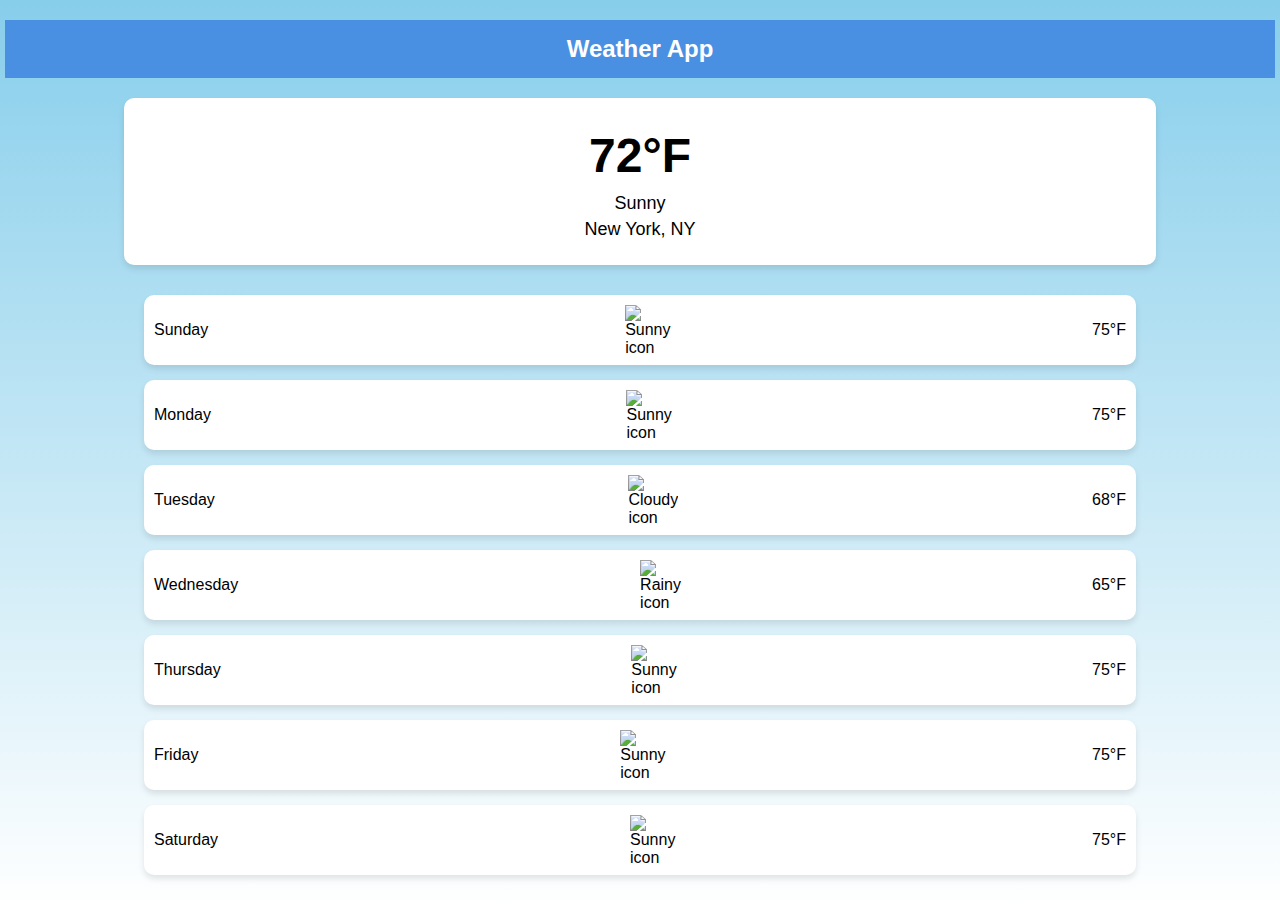
==== index.html @ 4e9df646 "initial commit into the repository" ====
<!DOCTYPE html>
<html lang="en">
<head>
    <meta charset="UTF-8">
    <meta name="viewport" content="width=device-width, initial-scale=1.0">
    <title>Welcome to CoolWeather!</title>
    <link rel="stylesheet" href="index.css">
</head>
<body>
    <div class="app-container">
        <div class="header">Weather App</div>

        <div class="current-weather-stats">
            <h1>72°F</h1>
            <p>Sunny</p>
            <p>New York, NY</p>
        </div>

        <div class="forecast">
            <div class="forecast-card">
                <p>Sunday</p>
                <img src="https://via.placeholder.com/50" alt="Sunny icon">
                <p>75°F</p>
            </div>

            <div class="forecast-card">
                <p>Monday</p>
                <img src="https://via.placeholder.com/50" alt="Sunny icon">
                <p>75°F</p>
            </div>

            <div class="forecast-card">
                <p>Tuesday</p>
                <img src="https://via.placeholder.com/50" alt="Cloudy icon">
                <p>68°F</p>
            </div>

            <div class="forecast-card">
                <p>Wednesday</p>
                <img src="https://via.placeholder.com/50" alt="Rainy icon">
                <p>65°F</p>
            </div>

            <div class="forecast-card">
                <p>Thursday</p>
                <img src="https://via.placeholder.com/50" alt="Sunny icon">
                <p>75°F</p>
            </div>

            <div class="forecast-card">
                <p>Friday</p>
                <img src="https://via.placeholder.com/50" alt="Sunny icon">
                <p>75°F</p>
            </div>

            <div class="forecast-card">
                <p>Saturday</p>
                <img src="https://via.placeholder.com/50" alt="Sunny icon">
                <p>75°F</p>
            </div>

        </div>
    </div>
</body>
</html>
---- index.css ----
body {
    font-family: Arial, sans-serif;
    margin: 0;
    padding: 0;
    background: linear-gradient(to bottom, #87CEEB, #FFFFFF);
}

.app-container {
    display: flex;
    flex-direction: column;
    align-items: center;
    padding: 20px;
}

.header {
    background-color: #4A90E2;
    color: white;
    width: 100%;
    padding: 15px;
    text-align: center;
    font-size: 24px;
    font-weight: bold;
}

.current-weather-stats {
    background: white;
    padding: 20px;
    border-radius: 10px;
    box-shadow: 0 4px 6px rgba(0, 0, 0, 0.1);
    text-align: center;
    margin-top: 20px;
    width: 80%;
}

.current-weather-stats h1 {
    font-size: 48px;
    margin: 10px 0;
}

.current-weather-stats p {
    margin: 5px 0;
    font-size: 18px;
}

.forecast {
    margin-top: 30px;
    width: 80%;
}

.forecast-card {
    background: white;
    padding: 10px;
    border-radius: 10px;
    box-shadow: 0 4px 6px rgba(0, 0, 0, 0.1);
    margin-bottom: 15px;
    display: flex;
    justify-content: space-between;
    align-items: center;
}

.forecast-card p {
    margin: 0;
    font-size: 16px;
}

.forecast-card img {
    width: 50px;
    height: 50px;
}
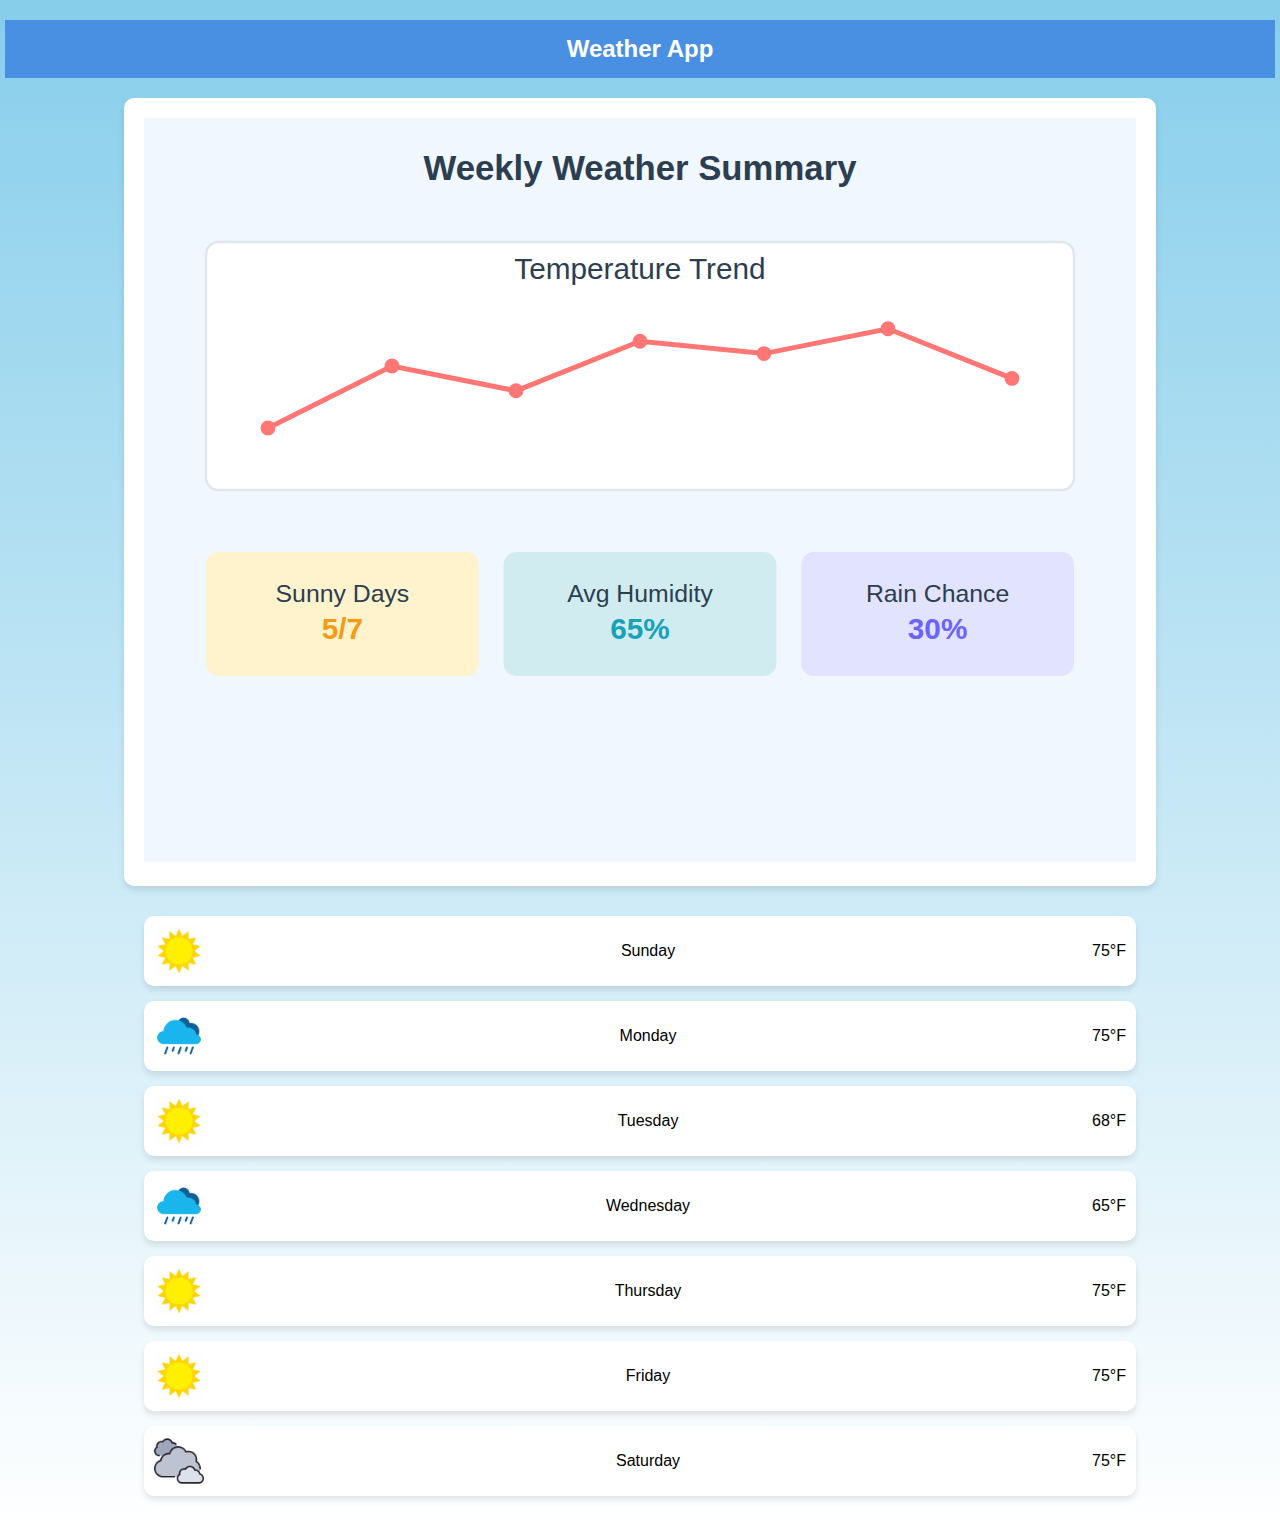
==== commit 0dc7318f: "css stuff" ====
--- a/index.html
+++ b/index.html
@@ -11,51 +11,92 @@
         <div class="header">Weather App</div>
 
         <div class="current-weather-stats">
-            <h1>72°F</h1>
-            <p>Sunny</p>
-            <p>New York, NY</p>
+            <svg viewBox="0 0 400 300" xmlns="http://www.w3.org/2000/svg">
+                <rect width="400" height="300" fill="#F0F7FF"/>
+                
+                <text x="200" y="25" text-anchor="middle" font-family="Arial" font-size="14" fill="#2C3E50" font-weight="bold">Weekly Weather Summary</text>
+                
+                <!-- Temperature Line Graph -->
+                <g transform="translate(25, 50)">
+                    <rect width="350" height="100" rx="5" fill="white" stroke="#E0E6ED"/>
+                    <polyline 
+                        points="25,75 75,50 125,60 175,40 225,45 275,35 325,55"
+                        fill="none"
+                        stroke="#FF7675"
+                        stroke-width="2"
+                    />
+                    <circle cx="25" cy="75" r="3" fill="#FF7675"/>
+                    <circle cx="75" cy="50" r="3" fill="#FF7675"/>
+                    <circle cx="125" cy="60" r="3" fill="#FF7675"/>
+                    <circle cx="175" cy="40" r="3" fill="#FF7675"/>
+                    <circle cx="225" cy="45" r="3" fill="#FF7675"/>
+                    <circle cx="275" cy="35" r="3" fill="#FF7675"/>
+                    <circle cx="325" cy="55" r="3" fill="#FF7675"/>
+                    
+                    <text x="175" y="15" text-anchor="middle" font-family="Arial" font-size="12" fill="#2C3E50">Temperature Trend</text>
+                </g>
+                
+                <!-- Statistics Boxes -->
+                <g transform="translate(25, 175)">
+                    <rect width="110" height="50" rx="5" fill="#FFF3CD"/>
+                    <text x="55" y="20" text-anchor="middle" font-family="Arial" font-size="10" fill="#2C3E50">Sunny Days</text>
+                    <text x="55" y="35" text-anchor="middle" font-family="Arial" font-size="12" fill="#F39C12" font-weight="bold">5/7</text>
+                    
+                    <g transform="translate(120, 0)">
+                        <rect width="110" height="50" rx="5" fill="#D1ECF1"/>
+                        <text x="55" y="20" text-anchor="middle" font-family="Arial" font-size="10" fill="#2C3E50">Avg Humidity</text>
+                        <text x="55" y="35" text-anchor="middle" font-family="Arial" font-size="12" fill="#17A2B8" font-weight="bold">65%</text>
+                    </g>
+                    
+                    <g transform="translate(240, 0)">
+                        <rect width="110" height="50" rx="5" fill="#E2E3FF"/>
+                        <text x="55" y="20" text-anchor="middle" font-family="Arial" font-size="10" fill="#2C3E50">Rain Chance</text>
+                        <text x="55" y="35" text-anchor="middle" font-family="Arial" font-size="12" fill="#6C63FF" font-weight="bold">30%</text>
+                    </g>
+                </g>
+            </svg>
         </div>
 
         <div class="forecast">
             <div class="forecast-card">
+                <img src="sun.png" alt="Sunny icon">
                 <p>Sunday</p>
-                <img src="https://via.placeholder.com/50" alt="Sunny icon">
                 <p>75°F</p>
             </div>
 
             <div class="forecast-card">
+                <img src="rain.png" alt="Rainy icon">
                 <p>Monday</p>
-                <img src="https://via.placeholder.com/50" alt="Sunny icon">
                 <p>75°F</p>
             </div>
 
             <div class="forecast-card">
+                <img src="sun.png" alt="Sunny icon">
                 <p>Tuesday</p>
-                <img src="https://via.placeholder.com/50" alt="Cloudy icon">
                 <p>68°F</p>
             </div>
 
             <div class="forecast-card">
+                <img src="rain.png" alt="Rainy icon">
                 <p>Wednesday</p>
-                <img src="https://via.placeholder.com/50" alt="Rainy icon">
                 <p>65°F</p>
             </div>
 
             <div class="forecast-card">
+                <img src="sun.png" alt="Sunny icon">
                 <p>Thursday</p>
-                <img src="https://via.placeholder.com/50" alt="Sunny icon">
                 <p>75°F</p>
             </div>
 
             <div class="forecast-card">
+                <img src="sun.png" alt="Sunny icon">
                 <p>Friday</p>
-                <img src="https://via.placeholder.com/50" alt="Sunny icon">
                 <p>75°F</p>
             </div>
 
             <div class="forecast-card">
+                <img src="cloudy.png" alt="Cloudy icon">
                 <p>Saturday</p>
-                <img src="https://via.placeholder.com/50" alt="Sunny icon">
                 <p>75°F</p>
             </div>
 
--- a/index.css
+++ b/index.css
@@ -24,9 +24,9 @@
 
 .current-weather-stats {
     background: white;
+    box-shadow: 0 4px 6px rgba(0, 0, 0, 0.1);
     padding: 20px;
     border-radius: 10px;
-    box-shadow: 0 4px 6px rgba(0, 0, 0, 0.1);
     text-align: center;
     margin-top: 20px;
     width: 80%;
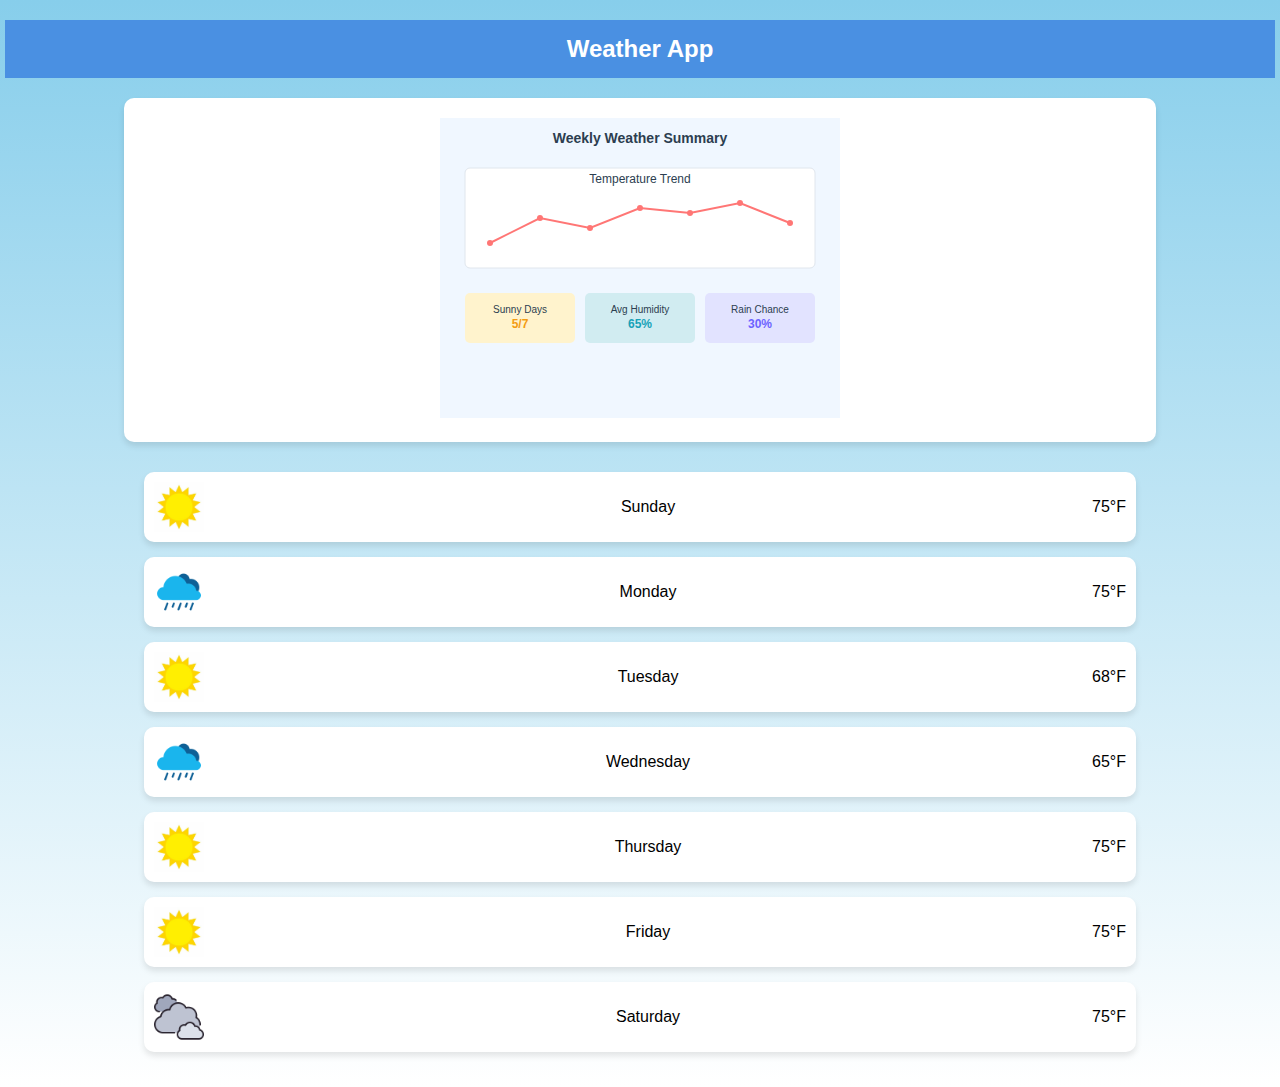
==== commit 0fb8f658: "sizing the graphic" ====
--- a/index.html
+++ b/index.html
@@ -11,7 +11,7 @@
         <div class="header">Weather App</div>
 
         <div class="current-weather-stats">
-            <svg viewBox="0 0 400 300" xmlns="http://www.w3.org/2000/svg">
+            <svg viewBox="0 0 400 300" xmlns="http://www.w3.org/2000/svg" width="400px" height="300px">
                 <rect width="400" height="300" fill="#F0F7FF"/>
                 
                 <text x="200" y="25" text-anchor="middle" font-family="Arial" font-size="14" fill="#2C3E50" font-weight="bold">Weekly Weather Summary</text>
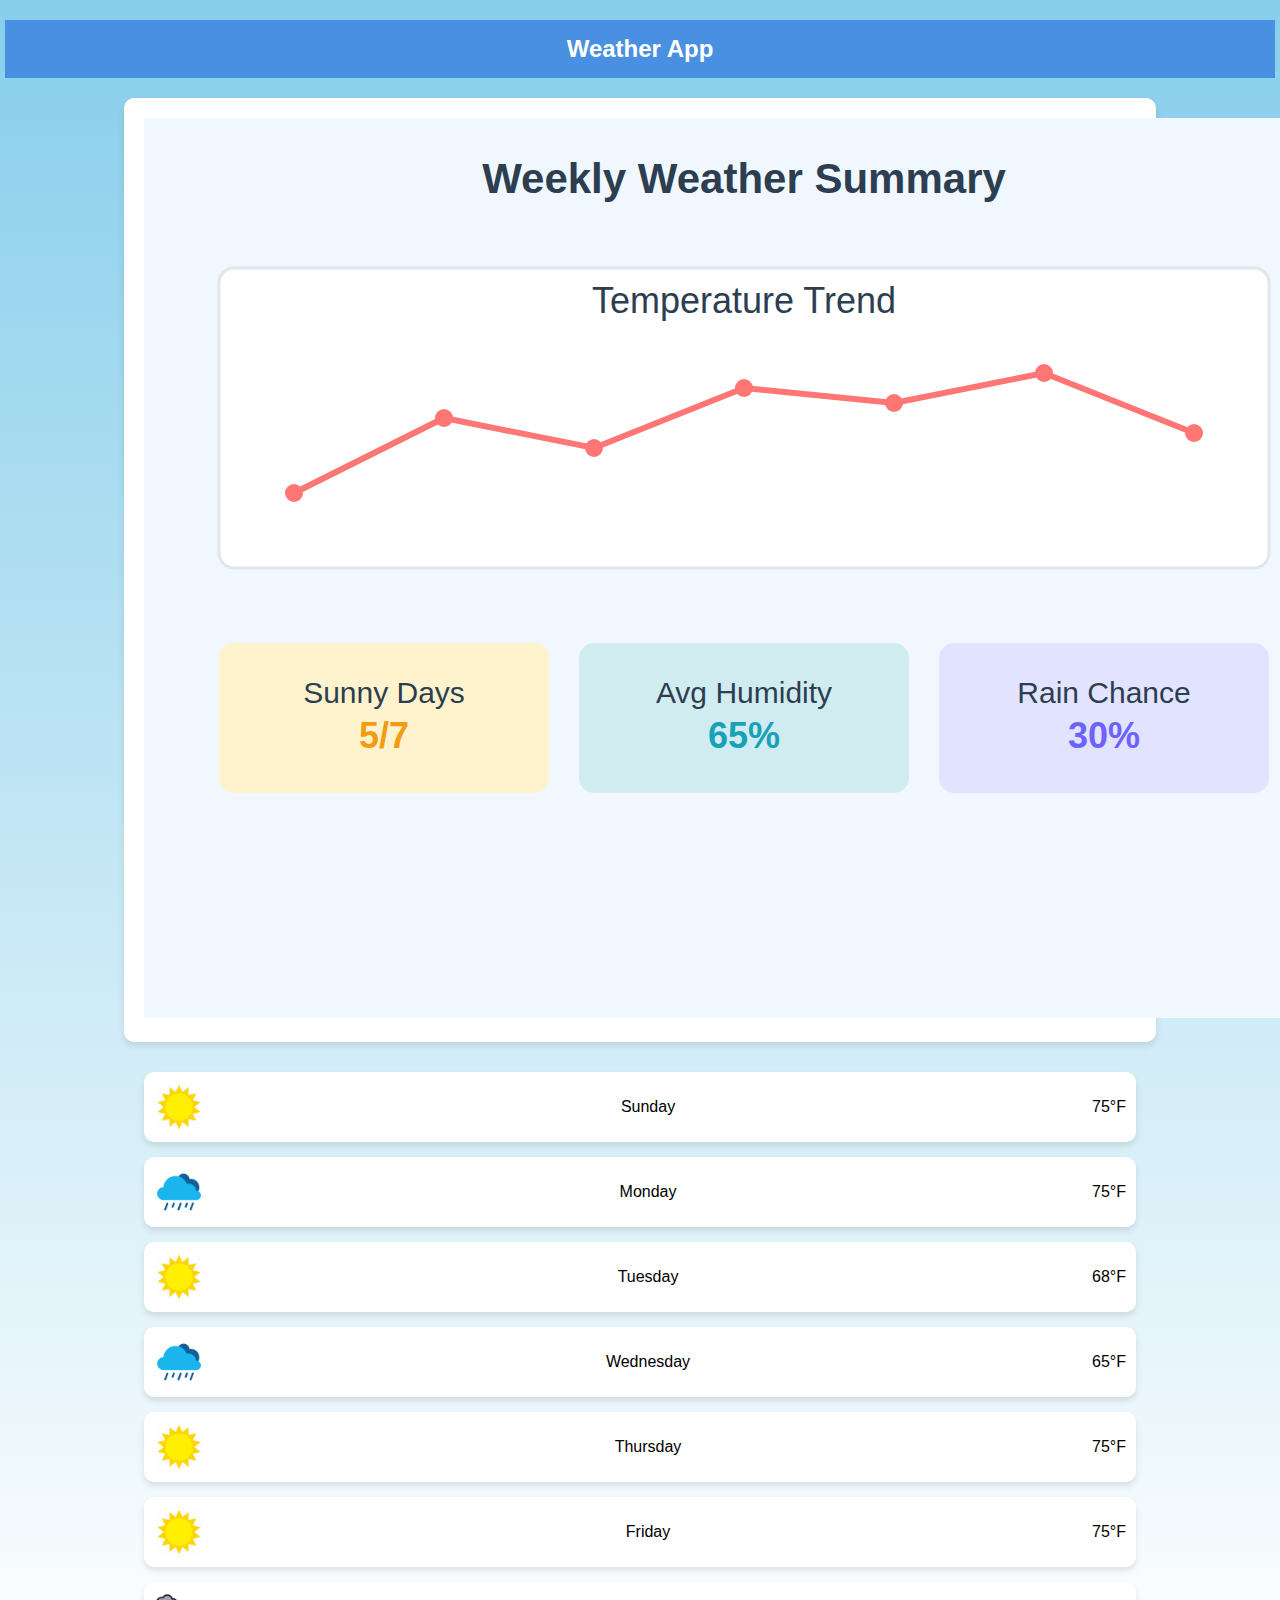
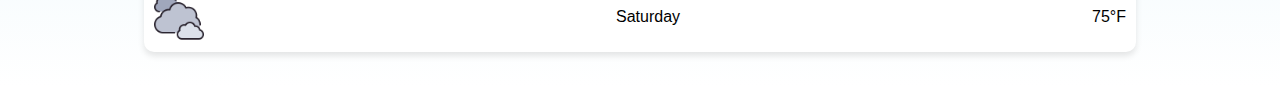
==== commit ac10d3b0: "sizing again" ====
--- a/index.html
+++ b/index.html
@@ -11,7 +11,7 @@
         <div class="header">Weather App</div>
 
         <div class="current-weather-stats">
-            <svg viewBox="0 0 400 300" xmlns="http://www.w3.org/2000/svg" width="400px" height="300px">
+            <svg viewBox="0 0 400 300" xmlns="http://www.w3.org/2000/svg" style="width: 1200px;">
                 <rect width="400" height="300" fill="#F0F7FF"/>
                 
                 <text x="200" y="25" text-anchor="middle" font-family="Arial" font-size="14" fill="#2C3E50" font-weight="bold">Weekly Weather Summary</text>
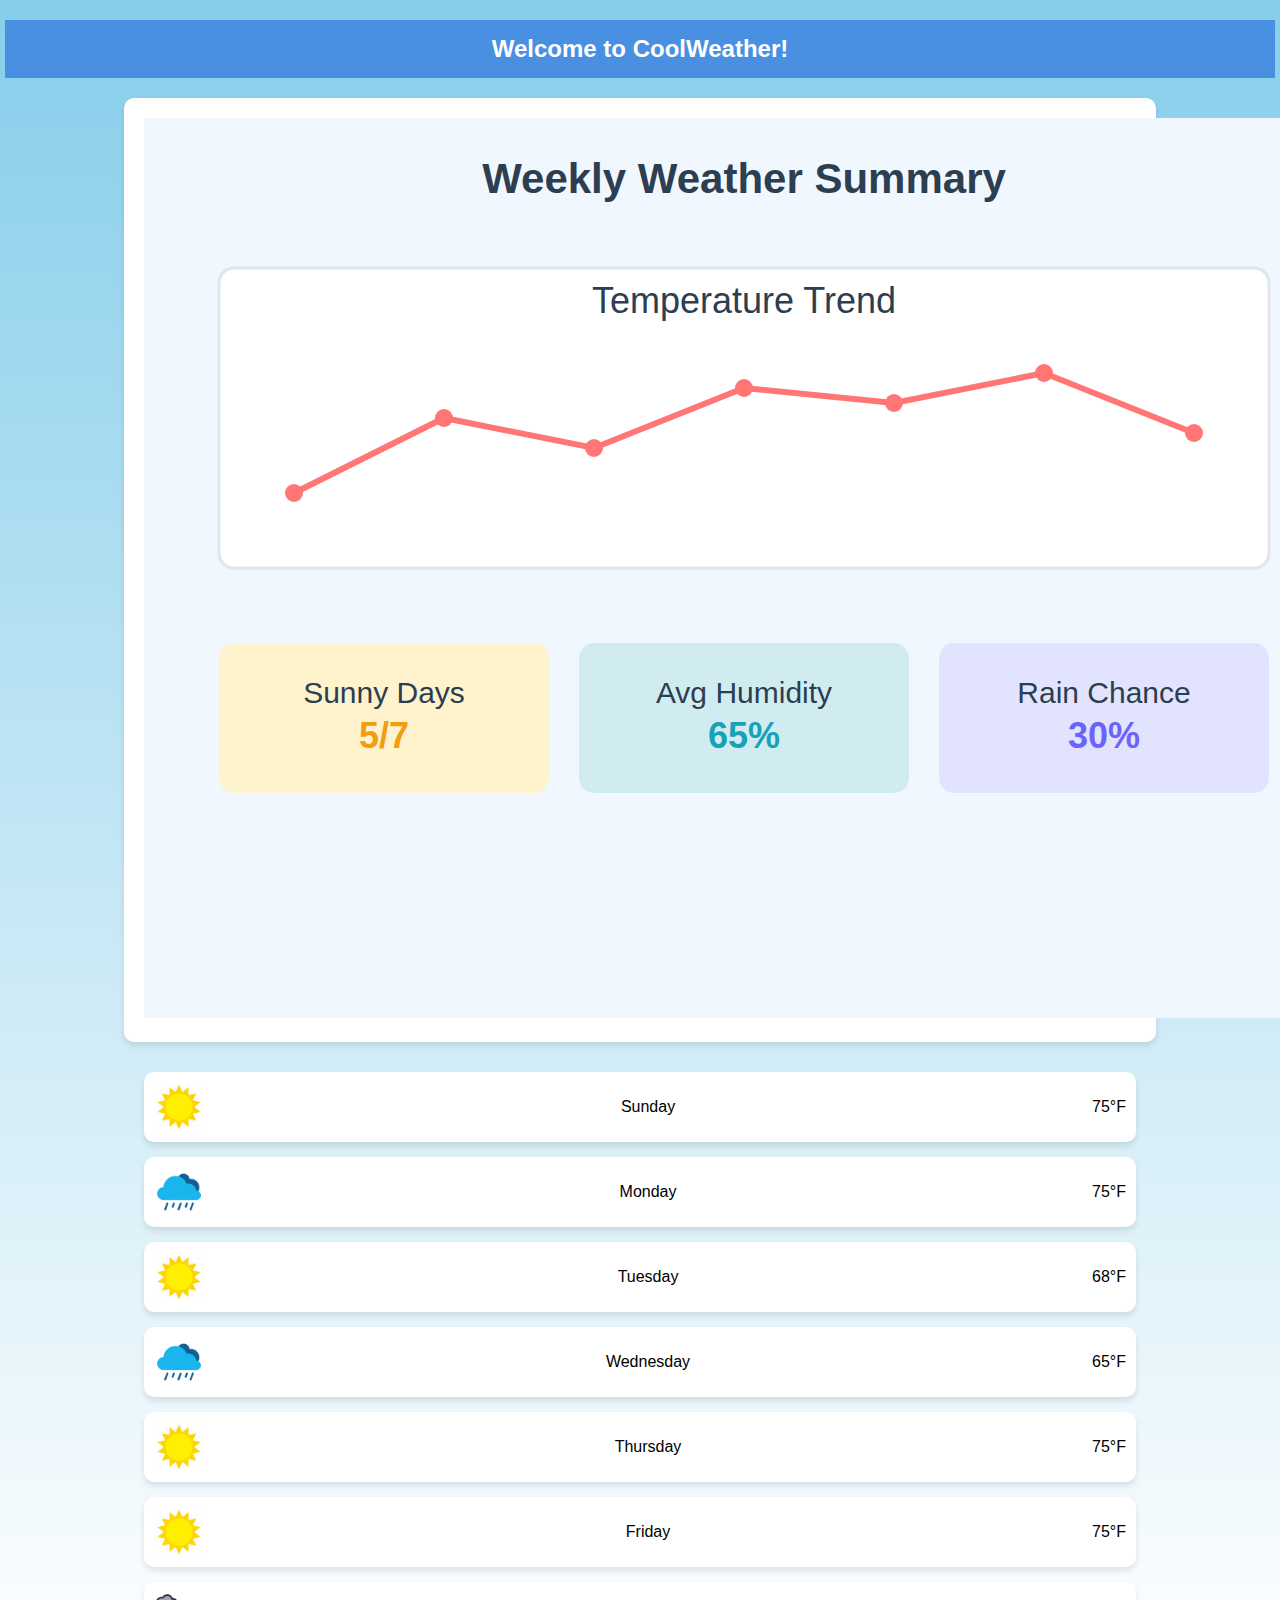
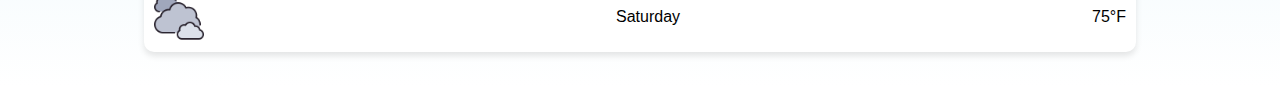
==== commit a061b807: "title" ====
--- a/index.html
+++ b/index.html
@@ -8,7 +8,7 @@
 </head>
 <body>
     <div class="app-container">
-        <div class="header">Weather App</div>
+        <div class="header">Welcome to CoolWeather! </div>
 
         <div class="current-weather-stats">
             <svg viewBox="0 0 400 300" xmlns="http://www.w3.org/2000/svg" style="width: 1200px;">
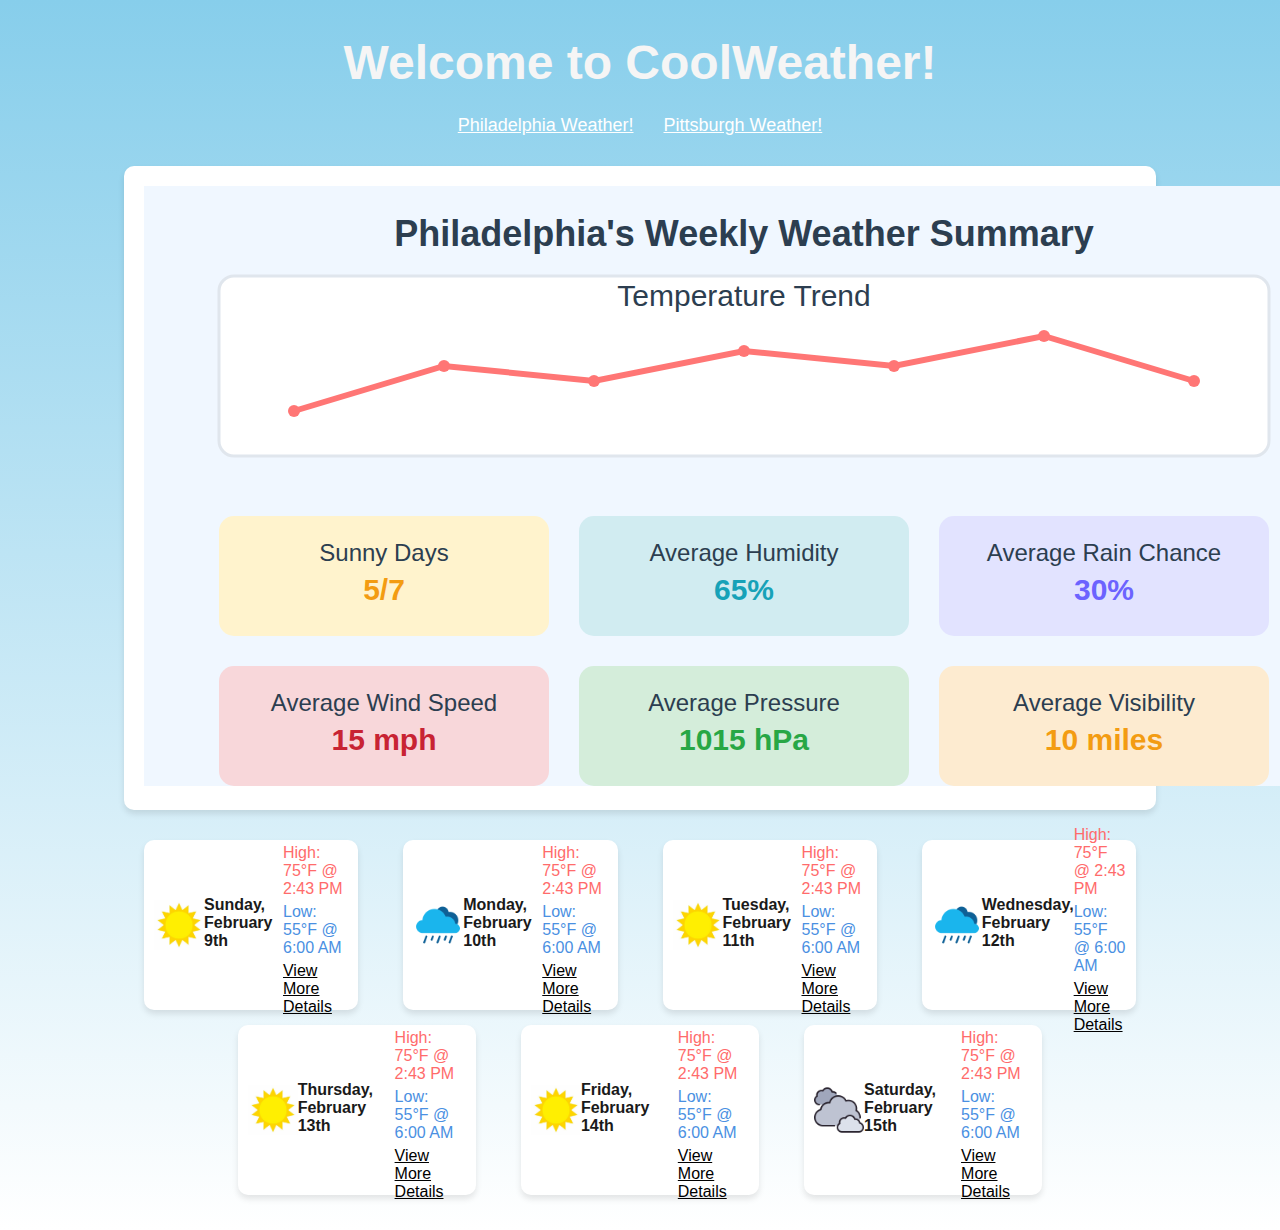
==== commit 567dbfe1: "underline. need to change background colors of the cards, and make the data match each page." ====
--- a/index.html
+++ b/index.html
@@ -1,106 +1,210 @@
 <!DOCTYPE html>
 <html lang="en">
+
 <head>
     <meta charset="UTF-8">
     <meta name="viewport" content="width=device-width, initial-scale=1.0">
     <title>Welcome to CoolWeather!</title>
     <link rel="stylesheet" href="index.css">
 </head>
+
 <body>
     <div class="app-container">
         <div class="header">Welcome to CoolWeather! </div>
+        <nav>
+            <ul>
+              <li><a href="/index.html">Philadelphia Weather!</a></li>
+              <li><a href="/pittsburgh.html">Pittsburgh Weather!</a></li>
+            </ul>
+        </nav>
 
         <div class="current-weather-stats">
-            <svg viewBox="0 0 400 300" xmlns="http://www.w3.org/2000/svg" style="width: 1200px;">
-                <rect width="400" height="300" fill="#F0F7FF"/>
-                
-                <text x="200" y="25" text-anchor="middle" font-family="Arial" font-size="14" fill="#2C3E50" font-weight="bold">Weekly Weather Summary</text>
-                
-                <!-- Temperature Line Graph -->
-                <g transform="translate(25, 50)">
-                    <rect width="350" height="100" rx="5" fill="white" stroke="#E0E6ED"/>
-                    <polyline 
-                        points="25,75 75,50 125,60 175,40 225,45 275,35 325,55"
-                        fill="none"
-                        stroke="#FF7675"
-                        stroke-width="2"
-                    />
-                    <circle cx="25" cy="75" r="3" fill="#FF7675"/>
-                    <circle cx="75" cy="50" r="3" fill="#FF7675"/>
-                    <circle cx="125" cy="60" r="3" fill="#FF7675"/>
-                    <circle cx="175" cy="40" r="3" fill="#FF7675"/>
-                    <circle cx="225" cy="45" r="3" fill="#FF7675"/>
-                    <circle cx="275" cy="35" r="3" fill="#FF7675"/>
-                    <circle cx="325" cy="55" r="3" fill="#FF7675"/>
-                    
-                    <text x="175" y="15" text-anchor="middle" font-family="Arial" font-size="12" fill="#2C3E50">Temperature Trend</text>
-                </g>
-                
-                <!-- Statistics Boxes -->
-                <g transform="translate(25, 175)">
-                    <rect width="110" height="50" rx="5" fill="#FFF3CD"/>
-                    <text x="55" y="20" text-anchor="middle" font-family="Arial" font-size="10" fill="#2C3E50">Sunny Days</text>
-                    <text x="55" y="35" text-anchor="middle" font-family="Arial" font-size="12" fill="#F39C12" font-weight="bold">5/7</text>
-                    
-                    <g transform="translate(120, 0)">
-                        <rect width="110" height="50" rx="5" fill="#D1ECF1"/>
-                        <text x="55" y="20" text-anchor="middle" font-family="Arial" font-size="10" fill="#2C3E50">Avg Humidity</text>
-                        <text x="55" y="35" text-anchor="middle" font-family="Arial" font-size="12" fill="#17A2B8" font-weight="bold">65%</text>
-                    </g>
-                    
-                    <g transform="translate(240, 0)">
-                        <rect width="110" height="50" rx="5" fill="#E2E3FF"/>
-                        <text x="55" y="20" text-anchor="middle" font-family="Arial" font-size="10" fill="#2C3E50">Rain Chance</text>
-                        <text x="55" y="35" text-anchor="middle" font-family="Arial" font-size="12" fill="#6C63FF" font-weight="bold">30%</text>
-                    </g>
-                </g>
+            <svg viewBox="0 0 400 200" xmlns="http://www.w3.org/2000/svg" style="width: 1200px;">
+            <rect width="400" height="200" fill="#F0F7FF" />
+
+            <text x="200" y="20" text-anchor="middle" font-family="Arial" font-size="12" fill="#2C3E50"
+                font-weight="bold">Philadelphia's Weekly Weather Summary</text>
+
+            <g transform="translate(25, 30)">
+                <rect width="350" height="60" rx="5" fill="white" stroke="#E0E6ED" />
+                <polyline points="25,45 75,30 125,35 175,25 225,30 275,20 325,35" fill="none" stroke="#FF7675"
+                stroke-width="2" />
+                <circle cx="25" cy="45" r="2" fill="#FF7675" />
+                <circle cx="75" cy="30" r="2" fill="#FF7675" />
+                <circle cx="125" cy="35" r="2" fill="#FF7675" />
+                <circle cx="175" cy="25" r="2" fill="#FF7675" />
+                <circle cx="225" cy="30" r="2" fill="#FF7675" />
+                <circle cx="275" cy="20" r="2" fill="#FF7675" />
+                <circle cx="325" cy="35" r="2" fill="#FF7675" />
+
+                <text x="175" y="10" text-anchor="middle" font-family="Arial" font-size="10"
+                fill="#2C3E50">Temperature Trend</text>
+            </g>
+
+            <g transform="translate(25, 110)">
+                <rect width="110" height="40" rx="5" fill="#FFF3CD" />
+                <text x="55" y="15" text-anchor="middle" font-family="Arial" font-size="8" fill="#2C3E50">Sunny
+                Days</text>
+                <text x="55" y="28" text-anchor="middle" font-family="Arial" font-size="10" fill="#F39C12"
+                font-weight="bold">5/7</text>
+
+                <g transform="translate(120, 0)">
+                <rect width="110" height="40" rx="5" fill="#D1ECF1" />
+                <text x="55" y="15" text-anchor="middle" font-family="Arial" font-size="8" fill="#2C3E50">Average
+                    Humidity</text>
+                <text x="55" y="28" text-anchor="middle" font-family="Arial" font-size="10" fill="#17A2B8"
+                    font-weight="bold">65%</text>
+                </g>
+
+                <g transform="translate(240, 0)">
+                <rect width="110" height="40" rx="5" fill="#E2E3FF" />
+                <text x="55" y="15" text-anchor="middle" font-family="Arial" font-size="8" fill="#2C3E50">Average Rain
+                    Chance</text>
+                <text x="55" y="28" text-anchor="middle" font-family="Arial" font-size="10" fill="#6C63FF"
+                    font-weight="bold">30%</text>
+                </g>
+
+                <g transform="translate(0, 50)">
+                <rect width="110" height="40" rx="5" fill="#F8D7DA" />
+                <text x="55" y="15" text-anchor="middle" font-family="Arial" font-size="8" fill="#2C3E50">Average Wind Speed</text>
+                <text x="55" y="28" text-anchor="middle" font-family="Arial" font-size="10" fill="#C82333"
+                    font-weight="bold">15 mph</text>
+                </g>
+
+                <g transform="translate(120, 50)">
+                <rect width="110" height="40" rx="5" fill="#D4EDDA" />
+                <text x="55" y="15" text-anchor="middle" font-family="Arial" font-size="8" fill="#2C3E50">Average Pressure</text>
+                <text x="55" y="28" text-anchor="middle" font-family="Arial" font-size="10" fill="#28A745"
+                    font-weight="bold">1015 hPa</text>
+                </g>
+
+                <g transform="translate(240, 50)">
+                <rect width="110" height="40" rx="5" fill="#FDEBD0" />
+                <text x="55" y="15" text-anchor="middle" font-family="Arial" font-size="8" fill="#2C3E50">Average Visibility</text>
+                <text x="55" y="28" text-anchor="middle" font-family="Arial" font-size="10" fill="#F39C12"
+                    font-weight="bold">10 miles</text>
+                </g>
+            </g>
             </svg>
         </div>
-
         <div class="forecast">
-            <div class="forecast-card">
-                <img src="sun.png" alt="Sunny icon">
-                <p>Sunday</p>
-                <p>75°F</p>
+            <div class="forecast-row">
+                <div class="forecast-card">
+                    <img src="sun.png" alt="Sunny icon">
+                    <p>Sunday, February 9th</p>
+                    <div class="temp-container">
+                        <div class="temp-high">
+                            High: 75°F @ 2:43 PM
+                        </div>
+                        <div class="temp-low">
+                            Low: 55°F @ 6:00 AM
+                        </div>
+                        <div class="more">
+                            View More Details
+                        </div>
+                    </div>
+                </div>
+        
+                <div class="forecast-card">
+                    <img src="rain.png" alt="Rainy icon">
+                    <p>Monday, February 10th</p>
+                    <div class="temp-container">
+                        <div class="temp-high">
+                            High: 75°F @ 2:43 PM
+                        </div>
+                        <div class="temp-low">
+                            Low: 55°F @ 6:00 AM
+                        </div>
+                        <div class="more">
+                            View More Details
+                        </div>
+                    </div>
+                </div>
+        
+                <div class="forecast-card">
+                    <img src="sun.png" alt="Sunny icon">
+                    <p>Tuesday, February 11th</p>
+                    <div class="temp-container">
+                        <div class="temp-high">
+                            High: 75°F @ 2:43 PM
+                        </div>
+                        <div class="temp-low">
+                            Low: 55°F @ 6:00 AM
+                        </div>
+                        <div class="more">
+                            View More Details
+                        </div>
+                    </div>
+                </div>
+        
+                <div class="forecast-card">
+                    <img src="rain.png" alt="Rainy icon">
+                    <p>Wednesday, February 12th</p>
+                    <div class="temp-container">
+                        <div class="temp-high">
+                            High: 75°F @ 2:43 PM
+                        </div>
+                        <div class="temp-low">
+                            Low: 55°F @ 6:00 AM
+                        </div>
+                        <div class="more">
+                            View More Details
+                        </div>
+                    </div>
+                </div>
             </div>
-
-            <div class="forecast-card">
-                <img src="rain.png" alt="Rainy icon">
-                <p>Monday</p>
-                <p>75°F</p>
+        
+            <div class="forecast-row bottom">
+                <div class="forecast-card">
+                    <img src="sun.png" alt="Sunny icon">
+                    <p>Thursday, February 13th</p>
+                    <div class="temp-container">
+                        <div class="temp-high">
+                            High: 75°F @ 2:43 PM
+                        </div>
+                        <div class="temp-low">
+                            Low: 55°F @ 6:00 AM
+                        </div>
+                        <div class="more">
+                            View More Details
+                        </div>
+                    </div>
+                </div>
+        
+                <div class="forecast-card">
+                    <img src="sun.png" alt="Sunny icon">
+                    <p>Friday, February 14th</p>
+                    <div class="temp-container">
+                        <div class="temp-high">
+                            High: 75°F @ 2:43 PM
+                        </div>
+                        <div class="temp-low">
+                            Low: 55°F @ 6:00 AM
+                        </div>
+                        <div class="more">
+                            View More Details
+                        </div>
+                    </div>
+                </div>
+        
+                <div class="forecast-card">
+                    <img src="cloudy.png" alt="Cloudy icon">
+                    <p>Saturday, February 15th</p>
+                    <div class="temp-container">
+                        <div class="temp-high">
+                            High: 75°F @ 2:43 PM
+                        </div>
+                        <div class="temp-low">
+                            Low: 55°F @ 6:00 AM
+                        </div>
+                        <div class="more">
+                            View More Details
+                        </div>
+                    </div>
+                </div>
             </div>
-
-            <div class="forecast-card">
-                <img src="sun.png" alt="Sunny icon">
-                <p>Tuesday</p>
-                <p>68°F</p>
-            </div>
-
-            <div class="forecast-card">
-                <img src="rain.png" alt="Rainy icon">
-                <p>Wednesday</p>
-                <p>65°F</p>
-            </div>
-
-            <div class="forecast-card">
-                <img src="sun.png" alt="Sunny icon">
-                <p>Thursday</p>
-                <p>75°F</p>
-            </div>
-
-            <div class="forecast-card">
-                <img src="sun.png" alt="Sunny icon">
-                <p>Friday</p>
-                <p>75°F</p>
-            </div>
-
-            <div class="forecast-card">
-                <img src="cloudy.png" alt="Cloudy icon">
-                <p>Saturday</p>
-                <p>75°F</p>
-            </div>
-
         </div>
     </div>
 </body>
-</html>
+
+</html>--- a/index.css
+++ b/index.css
@@ -13,13 +13,40 @@
 }
 
 .header {
-    background-color: #4A90E2;
-    color: white;
+    color: whitesmoke;
     width: 100%;
     padding: 15px;
     text-align: center;
-    font-size: 24px;
+    font-size: 48px;
     font-weight: bold;
+}
+
+nav {
+    padding: 10px;
+    top: 0;
+    left: 0;
+    width: 100%;
+}
+
+nav ul {
+    list-style-type: none;
+    margin: 0;
+    padding: 0;
+    display: flex;
+    justify-content: center;
+    text-decoration: underline;
+    text-decoration-color: white;
+  
+}
+
+nav ul li {
+    margin: 0 15px;
+}
+
+nav ul li a {
+    text-decoration: none;
+    color: white;
+    font-size: 18px;
 }
 
 .current-weather-stats {
@@ -41,10 +68,27 @@
     margin: 5px 0;
     font-size: 18px;
 }
-
 .forecast {
     margin-top: 30px;
     width: 80%;
+    display: flex;
+    flex-wrap: wrap;
+    justify-content: space-between;
+}
+
+.forecast .more {
+    text-decoration: underline;
+}
+
+.forecast-row {
+    display: flex;
+    justify-content: space-between;
+    width: 100%;
+}
+
+.forecast-row.bottom {
+    justify-content: center;
+    align-items: center;
 }
 
 .forecast-card {
@@ -53,10 +97,22 @@
     border-radius: 10px;
     box-shadow: 0 4px 6px rgba(0, 0, 0, 0.1);
     margin-bottom: 15px;
-    display: flex;
-    justify-content: space-between;
+    margin-right: 45px;
+    display: flex; 
+    justify-content: space-evenly;
     align-items: center;
+    width: 22%;
+    height: 150px; 
 }
+
+.forecast-card:last-child {
+    margin-right: 0;
+}
+
+.forecast-row.bottom {
+    justify-content: center;
+}
+
 
 .forecast-card p {
     margin: 0;
@@ -66,4 +122,51 @@
 .forecast-card img {
     width: 50px;
     height: 50px;
+}
+
+.forecast-date {
+    margin-bottom: 10px;
+}
+
+.forecast-card p {
+    margin: 5px 0;
+    color: #333;
+    font-size: 14px;
+    width: 100%;
+}
+
+.forecast-card p:first-of-type {
+    font-weight: bold;
+    font-size: 16px;
+    color: #1a1a1a;
+    margin-bottom: 10px;
+}
+
+
+.forecast-card .temp {
+    font-size: 24px;
+    font-weight: bold;
+    color: #1a1a1a;
+    margin-top: auto;
+}
+
+.temp-container {
+    display: flex;
+    flex-direction: column;
+    gap: 5px;
+    margin-top: 10px;
+}
+
+.temp-high, .temp-low {
+    display: flex;
+    align-items: center;
+    gap: 5px;
+}
+
+.temp-high {
+    color: #FF6B6B;
+}
+
+.temp-low {
+    color: #4A90E2;
 }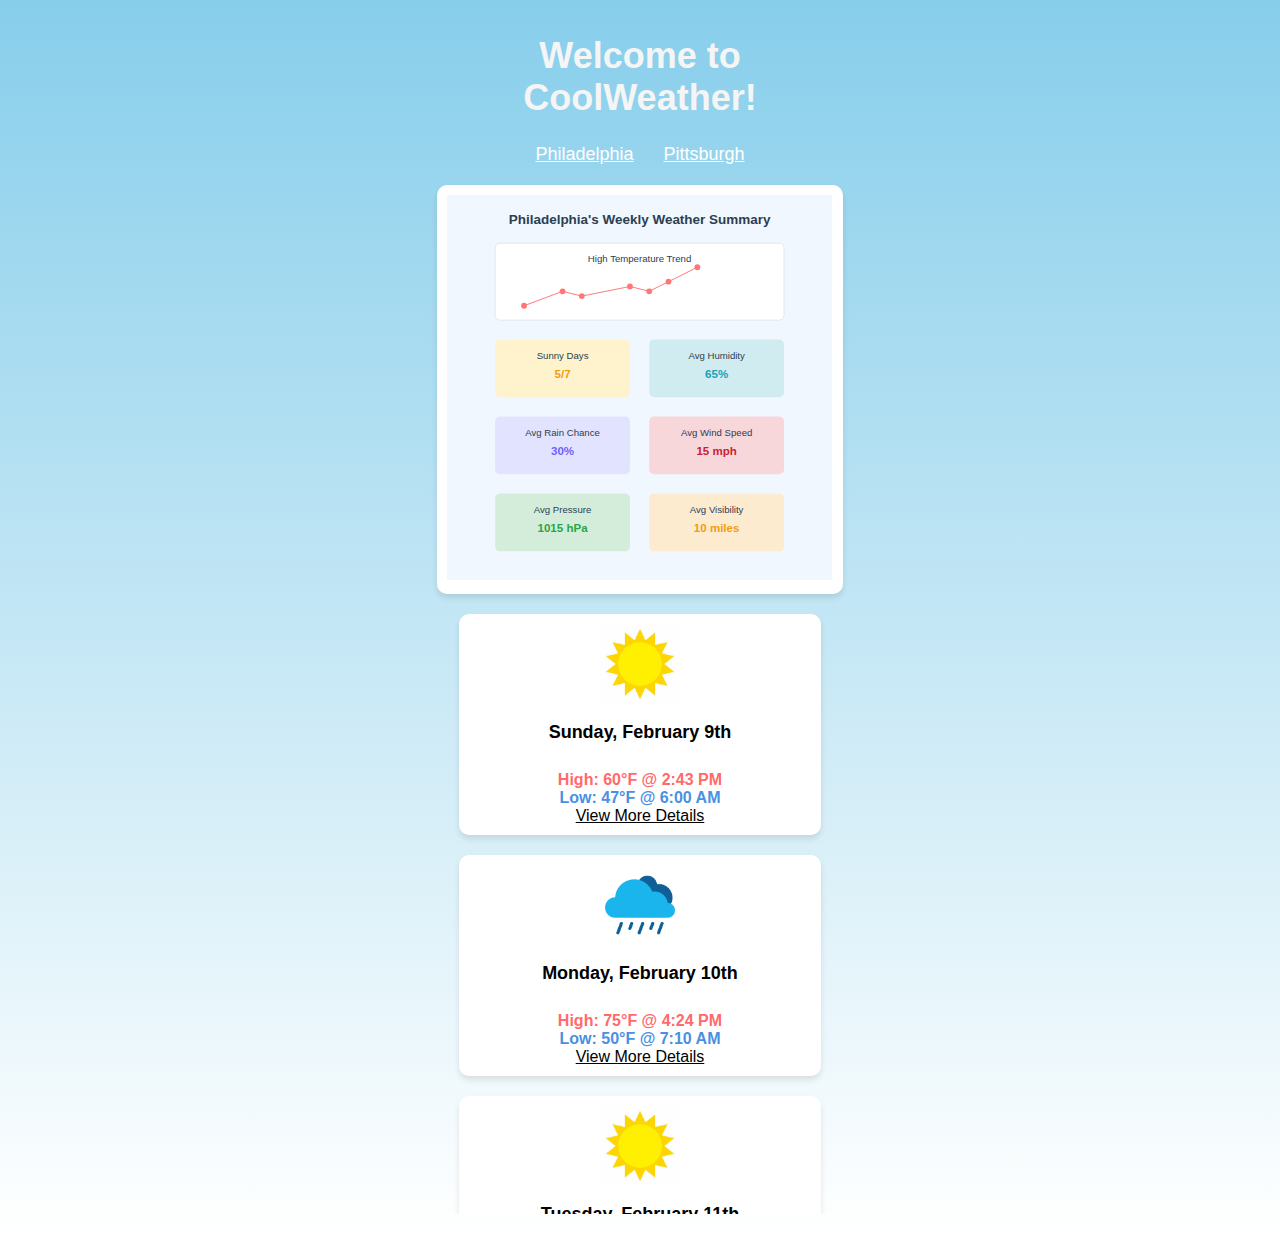
==== commit 04de6770: "thats a git push. Finished mobile styling and graph stuff." ====
--- a/index.html
+++ b/index.html
@@ -10,201 +10,140 @@
 
 <body>
     <div class="app-container">
-        <div class="header">Welcome to CoolWeather! </div>
+        <div class="header">Welcome to CoolWeather!</div>
         <nav>
             <ul>
-              <li><a href="/index.html">Philadelphia Weather!</a></li>
-              <li><a href="/pittsburgh.html">Pittsburgh Weather!</a></li>
+                <li><a href="/index.html">Philadelphia</a></li>
+                <li><a href="/pittsburgh.html">Pittsburgh</a></li>
             </ul>
         </nav>
 
         <div class="current-weather-stats">
-            <svg viewBox="0 0 400 200" xmlns="http://www.w3.org/2000/svg" style="width: 1200px;">
-            <rect width="400" height="200" fill="#F0F7FF" />
-
-            <text x="200" y="20" text-anchor="middle" font-family="Arial" font-size="12" fill="#2C3E50"
-                font-weight="bold">Philadelphia's Weekly Weather Summary</text>
-
-            <g transform="translate(25, 30)">
-                <rect width="350" height="60" rx="5" fill="white" stroke="#E0E6ED" />
-                <polyline points="25,45 75,30 125,35 175,25 225,30 275,20 325,35" fill="none" stroke="#FF7675"
-                stroke-width="2" />
-                <circle cx="25" cy="45" r="2" fill="#FF7675" />
-                <circle cx="75" cy="30" r="2" fill="#FF7675" />
-                <circle cx="125" cy="35" r="2" fill="#FF7675" />
-                <circle cx="175" cy="25" r="2" fill="#FF7675" />
-                <circle cx="225" cy="30" r="2" fill="#FF7675" />
-                <circle cx="275" cy="20" r="2" fill="#FF7675" />
-                <circle cx="325" cy="35" r="2" fill="#FF7675" />
-
-                <text x="175" y="10" text-anchor="middle" font-family="Arial" font-size="10"
-                fill="#2C3E50">Temperature Trend</text>
-            </g>
-
-            <g transform="translate(25, 110)">
-                <rect width="110" height="40" rx="5" fill="#FFF3CD" />
-                <text x="55" y="15" text-anchor="middle" font-family="Arial" font-size="8" fill="#2C3E50">Sunny
-                Days</text>
-                <text x="55" y="28" text-anchor="middle" font-family="Arial" font-size="10" fill="#F39C12"
-                font-weight="bold">5/7</text>
-
-                <g transform="translate(120, 0)">
-                <rect width="110" height="40" rx="5" fill="#D1ECF1" />
-                <text x="55" y="15" text-anchor="middle" font-family="Arial" font-size="8" fill="#2C3E50">Average
-                    Humidity</text>
-                <text x="55" y="28" text-anchor="middle" font-family="Arial" font-size="10" fill="#17A2B8"
-                    font-weight="bold">65%</text>
+            <svg viewBox="0 0 400 400" xmlns="http://www.w3.org/2000/svg">
+                <rect width="400" height="400" fill="#F0F7FF" />
+                <text x="200" y="30" text-anchor="middle" font-family="Arial" font-size="14" fill="#2C3E50" font-weight="bold">Philadelphia's Weekly Weather Summary</text>
+        
+                <g transform="translate(50, 50)">
+                    <rect width="300" height="80" rx="5" fill="white" stroke="#E0E6ED" />
+                    <polyline points="30,65 70,50 90,55 140,45 160,50 180,40 210,25" fill="none" stroke="#FF7675" stroke-width="1" />
+                    <circle cx="30" cy="65" r="3" fill="#FF7675" />
+                    <circle cx="70" cy="50" r="3" fill="#FF7675" />
+                    <circle cx="90" cy="55" r="3" fill="#FF7675" />
+                    <circle cx="140" cy="45" r="3" fill="#FF7675" />
+                    <circle cx="160" cy="50" r="3" fill="#FF7675" />
+                    <circle cx="180" cy="40" r="3" fill="#FF7675" />
+                    <circle cx="210" cy="25" r="3" fill="#FF7675" />
+                    <text x="150" y="20" text-anchor="middle" font-family="Arial" font-size="10" fill="#2C3E50">High Temperature Trend</text>
                 </g>
-
-                <g transform="translate(240, 0)">
-                <rect width="110" height="40" rx="5" fill="#E2E3FF" />
-                <text x="55" y="15" text-anchor="middle" font-family="Arial" font-size="8" fill="#2C3E50">Average Rain
-                    Chance</text>
-                <text x="55" y="28" text-anchor="middle" font-family="Arial" font-size="10" fill="#6C63FF"
-                    font-weight="bold">30%</text>
+        
+                <g transform="translate(50, 150)">
+                    <g transform="translate(0, 0)">
+                        <rect width="140" height="60" rx="5" fill="#FFF3CD" />
+                        <text x="70" y="20" text-anchor="middle" font-family="Arial" font-size="10" fill="#2C3E50">Sunny Days</text>
+                        <text x="70" y="40" text-anchor="middle" font-family="Arial" font-size="12" fill="#F39C12" font-weight="bold">5/7</text>
+                    </g>
+                    <g transform="translate(160, 0)">
+                        <rect width="140" height="60" rx="5" fill="#D1ECF1" />
+                        <text x="70" y="20" text-anchor="middle" font-family="Arial" font-size="10" fill="#2C3E50">Avg Humidity</text>
+                        <text x="70" y="40" text-anchor="middle" font-family="Arial" font-size="12" fill="#17A2B8" font-weight="bold">65%</text>
+                    </g>
+                    <g transform="translate(0, 80)">
+                        <rect width="140" height="60" rx="5" fill="#E2E3FF" />
+                        <text x="70" y="20" text-anchor="middle" font-family="Arial" font-size="10" fill="#2C3E50">Avg Rain Chance</text>
+                        <text x="70" y="40" text-anchor="middle" font-family="Arial" font-size="12" fill="#6C63FF" font-weight="bold">30%</text>
+                    </g>
+                    <g transform="translate(160, 80)">
+                        <rect width="140" height="60" rx="5" fill="#F8D7DA" />
+                        <text x="70" y="20" text-anchor="middle" font-family="Arial" font-size="10" fill="#2C3E50">Avg Wind Speed</text>
+                        <text x="70" y="40" text-anchor="middle" font-family="Arial" font-size="12" fill="#C82333" font-weight="bold">15 mph</text>
+                    </g>
+                    <g transform="translate(0, 160)">
+                        <rect width="140" height="60" rx="5" fill="#D4EDDA" />
+                        <text x="70" y="20" text-anchor="middle" font-family="Arial" font-size="10" fill="#2C3E50">Avg Pressure</text>
+                        <text x="70" y="40" text-anchor="middle" font-family="Arial" font-size="12" fill="#28A745" font-weight="bold">1015 hPa</text>
+                    </g>
+                    <g transform="translate(160, 160)">
+                        <rect width="140" height="60" rx="5" fill="#FDEBD0" />
+                        <text x="70" y="20" text-anchor="middle" font-family="Arial" font-size="10" fill="#2C3E50">Avg Visibility</text>
+                        <text x="70" y="40" text-anchor="middle" font-family="Arial" font-size="12" fill="#F39C12" font-weight="bold">10 miles</text>
+                    </g>
                 </g>
-
-                <g transform="translate(0, 50)">
-                <rect width="110" height="40" rx="5" fill="#F8D7DA" />
-                <text x="55" y="15" text-anchor="middle" font-family="Arial" font-size="8" fill="#2C3E50">Average Wind Speed</text>
-                <text x="55" y="28" text-anchor="middle" font-family="Arial" font-size="10" fill="#C82333"
-                    font-weight="bold">15 mph</text>
-                </g>
-
-                <g transform="translate(120, 50)">
-                <rect width="110" height="40" rx="5" fill="#D4EDDA" />
-                <text x="55" y="15" text-anchor="middle" font-family="Arial" font-size="8" fill="#2C3E50">Average Pressure</text>
-                <text x="55" y="28" text-anchor="middle" font-family="Arial" font-size="10" fill="#28A745"
-                    font-weight="bold">1015 hPa</text>
-                </g>
-
-                <g transform="translate(240, 50)">
-                <rect width="110" height="40" rx="5" fill="#FDEBD0" />
-                <text x="55" y="15" text-anchor="middle" font-family="Arial" font-size="8" fill="#2C3E50">Average Visibility</text>
-                <text x="55" y="28" text-anchor="middle" font-family="Arial" font-size="10" fill="#F39C12"
-                    font-weight="bold">10 miles</text>
-                </g>
-            </g>
             </svg>
         </div>
+
         <div class="forecast">
-            <div class="forecast-row">
-                <div class="forecast-card">
-                    <img src="sun.png" alt="Sunny icon">
-                    <p>Sunday, February 9th</p>
-                    <div class="temp-container">
-                        <div class="temp-high">
-                            High: 75°F @ 2:43 PM
-                        </div>
-                        <div class="temp-low">
-                            Low: 55°F @ 6:00 AM
-                        </div>
-                        <div class="more">
-                            View More Details
-                        </div>
-                    </div>
-                </div>
-        
-                <div class="forecast-card">
-                    <img src="rain.png" alt="Rainy icon">
-                    <p>Monday, February 10th</p>
-                    <div class="temp-container">
-                        <div class="temp-high">
-                            High: 75°F @ 2:43 PM
-                        </div>
-                        <div class="temp-low">
-                            Low: 55°F @ 6:00 AM
-                        </div>
-                        <div class="more">
-                            View More Details
-                        </div>
-                    </div>
-                </div>
-        
-                <div class="forecast-card">
-                    <img src="sun.png" alt="Sunny icon">
-                    <p>Tuesday, February 11th</p>
-                    <div class="temp-container">
-                        <div class="temp-high">
-                            High: 75°F @ 2:43 PM
-                        </div>
-                        <div class="temp-low">
-                            Low: 55°F @ 6:00 AM
-                        </div>
-                        <div class="more">
-                            View More Details
-                        </div>
-                    </div>
-                </div>
-        
-                <div class="forecast-card">
-                    <img src="rain.png" alt="Rainy icon">
-                    <p>Wednesday, February 12th</p>
-                    <div class="temp-container">
-                        <div class="temp-high">
-                            High: 75°F @ 2:43 PM
-                        </div>
-                        <div class="temp-low">
-                            Low: 55°F @ 6:00 AM
-                        </div>
-                        <div class="more">
-                            View More Details
-                        </div>
-                    </div>
+            <div class="forecast-card">
+                <img src="sun.png" alt="Sunny icon">
+                <p>Sunday, February 9th</p>
+                <div class="temp-container">
+                    <div class="temp-high">High: 60°F @ 2:43 PM</div>
+                    <div class="temp-low">Low: 47°F @ 6:00 AM</div>
+                    <div class="more">View More Details</div>
                 </div>
             </div>
-        
-            <div class="forecast-row bottom">
-                <div class="forecast-card">
-                    <img src="sun.png" alt="Sunny icon">
-                    <p>Thursday, February 13th</p>
-                    <div class="temp-container">
-                        <div class="temp-high">
-                            High: 75°F @ 2:43 PM
-                        </div>
-                        <div class="temp-low">
-                            Low: 55°F @ 6:00 AM
-                        </div>
-                        <div class="more">
-                            View More Details
-                        </div>
-                    </div>
-                </div>
-        
-                <div class="forecast-card">
-                    <img src="sun.png" alt="Sunny icon">
-                    <p>Friday, February 14th</p>
-                    <div class="temp-container">
-                        <div class="temp-high">
-                            High: 75°F @ 2:43 PM
-                        </div>
-                        <div class="temp-low">
-                            Low: 55°F @ 6:00 AM
-                        </div>
-                        <div class="more">
-                            View More Details
-                        </div>
-                    </div>
-                </div>
-        
-                <div class="forecast-card">
-                    <img src="cloudy.png" alt="Cloudy icon">
-                    <p>Saturday, February 15th</p>
-                    <div class="temp-container">
-                        <div class="temp-high">
-                            High: 75°F @ 2:43 PM
-                        </div>
-                        <div class="temp-low">
-                            Low: 55°F @ 6:00 AM
-                        </div>
-                        <div class="more">
-                            View More Details
-                        </div>
-                    </div>
+            
+            <div class="forecast-card">
+                <img src="rain.png" alt="Rainy icon">
+                <p>Monday, February 10th</p>
+                <div class="temp-container">
+                    <div class="temp-high">High: 75°F @ 4:24 PM</div>
+                    <div class="temp-low">Low: 50°F @ 7:10 AM</div>
+                    <div class="more">View More Details</div>
                 </div>
             </div>
+
+            <div class="forecast-card">
+                <img src="sun.png" alt="Sunny icon">
+                <p>Tuesday, February 11th</p>
+                <div class="temp-container">
+                    <div class="temp-high">High: 71°F @ 4:21 PM</div>
+                    <div class="temp-low">Low: 55°F @ 3:00 AM</div>
+                    <div class="more">View More Details</div>
+                </div>
+            </div>
+
+            <div class="forecast-card">
+                <img src="sun.png" alt="Sunny icon">
+                <p>Wednesday, February 12th</p>
+                <div class="temp-container">
+                    <div class="temp-high">High: 78°F @ 11:00 AM</div>
+                    <div class="temp-low">Low: 61°F @ 1:00 AM</div>
+                    <div class="more">View More Details</div>
+                </div>
+            </div>
+
+            <div class="forecast-card">
+                <img src="sun.png" alt="Sunny icon">
+                <p>Thursday, February 13th</p>
+                <div class="temp-container">
+                    <div class="temp-high">High: 75°F @ 3:33 PM</div>
+                    <div class="temp-low">Low: 55°F @ 8:00 AM</div>
+                    <div class="more">View More Details</div>
+                </div>
+            </div>
+
+            <div class="forecast-card">
+                <img src="cloudy.png" alt="Sunny icon">
+                <p>Friday, February 14th</p>
+                <div class="temp-container">
+                    <div class="temp-high">High: 80°F @ 6:40 PM</div>
+                    <div class="temp-low">Low: 52°F @ 6:00 AM</div>
+                    <div class="more">View More Details</div>
+                </div>
+            </div>
+
+            <div class="forecast-card">
+                <img src="rain.png" alt="Sunny icon">
+                <p>Saturday, February 15th</p>
+                <div class="temp-container">
+                    <div class="temp-high">High: 90°F @ 1:20 PM</div>
+                    <div class="temp-low">Low: 65°F @ 5:55 AM</div>
+                    <div class="more">View More Details</div>
+                </div>
+            </div>
+
         </div>
     </div>
 </body>
 
-</html>+</html>
--- a/index.css
+++ b/index.css
@@ -10,15 +10,8 @@
     flex-direction: column;
     align-items: center;
     padding: 20px;
-}
-
-.header {
-    color: whitesmoke;
-    width: 100%;
-    padding: 15px;
-    text-align: center;
-    font-size: 48px;
-    font-weight: bold;
+    max-width: 428px;
+    margin: auto;
 }
 
 nav {
@@ -49,46 +42,42 @@
     font-size: 18px;
 }
 
+.header {
+    color: whitesmoke;
+    width: 100%;
+    padding: 15px;
+    text-align: center;
+    font-size: 36px;
+    font-weight: bold;
+}
+
 .current-weather-stats {
     background: white;
     box-shadow: 0 4px 6px rgba(0, 0, 0, 0.1);
-    padding: 20px;
+    padding: 10px;
     border-radius: 10px;
     text-align: center;
-    margin-top: 20px;
-    width: 80%;
+    margin-top: 10px;
+    width: 90%;
 }
 
-.current-weather-stats h1 {
-    font-size: 48px;
-    margin: 10px 0;
+.current-weather-stats svg {
+    width: 100%;
+    height: auto;
 }
 
-.current-weather-stats p {
-    margin: 5px 0;
-    font-size: 18px;
-}
 .forecast {
-    margin-top: 30px;
-    width: 80%;
+    margin-top: 20px;
+    width: 100%;
     display: flex;
-    flex-wrap: wrap;
-    justify-content: space-between;
+    flex-direction: column;
+    align-items: center;
+    overflow-y: auto;
+    max-height: 600px;
 }
 
 .forecast .more {
     text-decoration: underline;
-}
-
-.forecast-row {
-    display: flex;
-    justify-content: space-between;
-    width: 100%;
-}
-
-.forecast-row.bottom {
-    justify-content: center;
-    align-items: center;
 }
 
 .forecast-card {
@@ -96,71 +85,33 @@
     padding: 10px;
     border-radius: 10px;
     box-shadow: 0 4px 6px rgba(0, 0, 0, 0.1);
-    margin-bottom: 15px;
-    margin-right: 45px;
-    display: flex; 
-    justify-content: space-evenly;
+    margin-bottom: 20px;
+    width: 80%;
+    height: 80%;
+    display: flex;
+    flex-direction: column;
     align-items: center;
-    width: 22%;
-    height: 150px; 
-}
-
-.forecast-card:last-child {
-    margin-right: 0;
-}
-
-.forecast-row.bottom {
     justify-content: center;
-}
-
-
-.forecast-card p {
-    margin: 0;
-    font-size: 16px;
+    text-align: center;
 }
 
 .forecast-card img {
-    width: 50px;
-    height: 50px;
-}
-
-.forecast-date {
-    margin-bottom: 10px;
+    width: 80px;
+    height: 80px;
 }
 
 .forecast-card p {
-    margin: 5px 0;
-    color: #333;
-    font-size: 14px;
-    width: 100%;
-}
-
-.forecast-card p:first-of-type {
+    font-size: 18px;
     font-weight: bold;
-    font-size: 16px;
-    color: #1a1a1a;
-    margin-bottom: 10px;
-}
-
-
-.forecast-card .temp {
-    font-size: 24px;
-    font-weight: bold;
-    color: #1a1a1a;
-    margin-top: auto;
 }
 
 .temp-container {
-    display: flex;
-    flex-direction: column;
-    gap: 5px;
     margin-top: 10px;
 }
 
 .temp-high, .temp-low {
-    display: flex;
-    align-items: center;
-    gap: 5px;
+    font-size: 16px;
+    font-weight: bold;
 }
 
 .temp-high {
@@ -169,4 +120,13 @@
 
 .temp-low {
     color: #4A90E2;
-}+}
+
+@media screen and (max-width: 428px) {
+    .header {
+        font-size: 28px;
+    }
+    .forecast-card {
+        width: 90%;
+    }
+}
